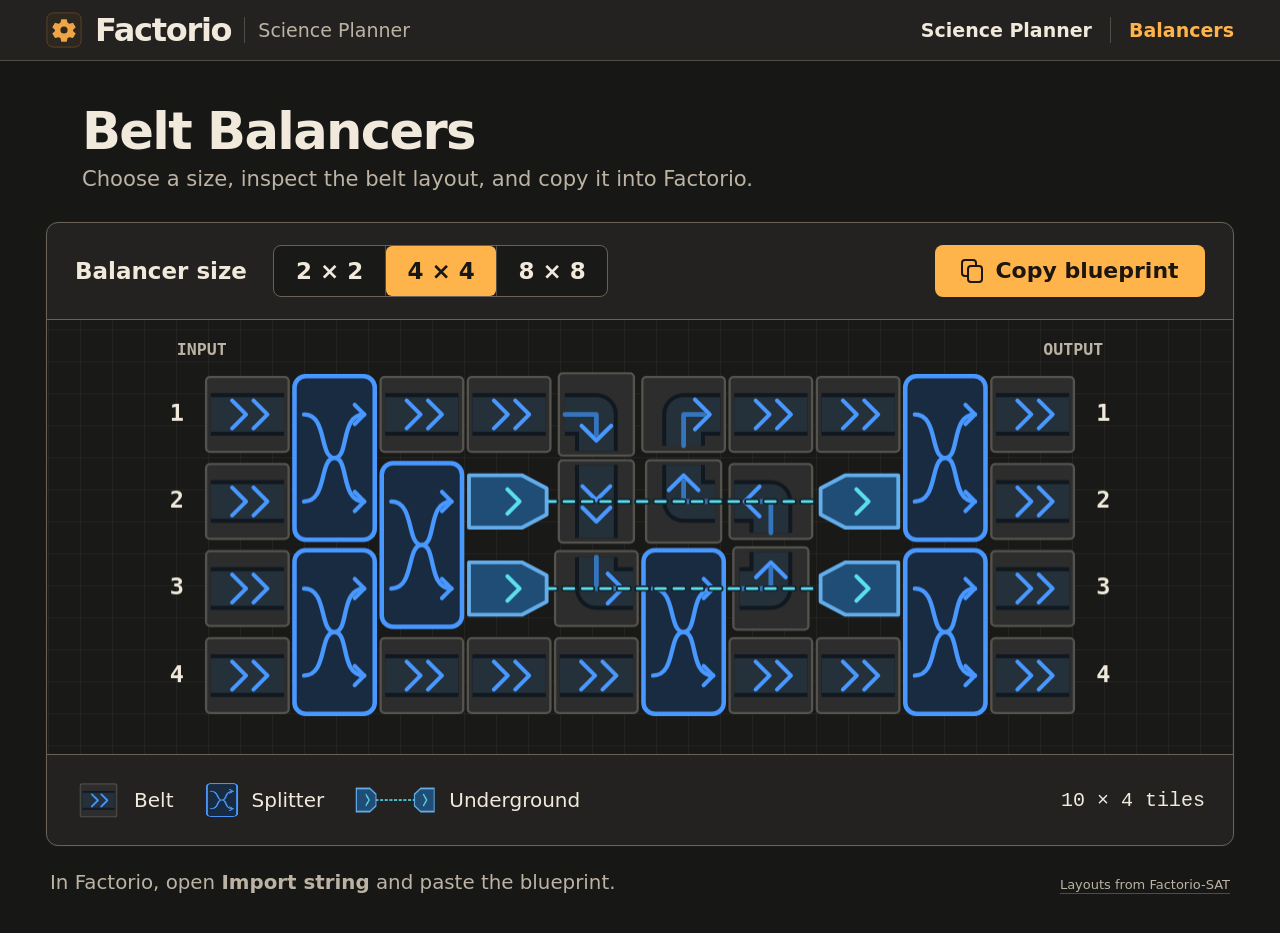
==== site/balancers/index.html @ 8ade6eb2 "Add express belt balancer preview and blueprint export" ====
<!doctype html>
<html lang="en">
  <head>
    <meta charset="utf-8">
    <meta name="viewport" content="width=device-width, initial-scale=1">
    <meta name="theme-color" content="#191918">
    <meta name="description" content="Preview express belt balancers and export blueprints for Factorio.">
    <title>Belt Balancers · Factorio Science Planner</title>
    <link rel="icon" href="../favicon.svg" type="image/svg+xml">
    <link rel="stylesheet" href="../style.css">
    <link rel="stylesheet" href="./balancers.css">
    <script type="module" src="./balancers.js"></script>
  </head>
  <body class="balancers-page">
    <header class="site-header">
      <div class="shell header-inner">
        <div class="brand">
          <img src="../favicon.svg" width="36" height="36" alt="">
          <strong>Factorio</strong>
          <span>Science Planner</span>
        </div>
        <nav aria-label="Main navigation">
          <a href="../">Science Planner</a>
          <a href="./" aria-current="page">Balancers</a>
        </nav>
      </div>
    </header>
    <main class="balancers-main">
      <div class="balancers-intro">
        <h1>Belt Balancers</h1>
        <p>Choose a size, inspect the belt layout, and copy it into Factorio.</p>
      </div>

      <section class="balancer-panel" aria-label="Belt layout and blueprint">
        <div class="balancer-toolbar">
          <div class="size-control" role="group" aria-labelledby="size-label">
            <span id="size-label">Balancer size</span>
            <div class="size-options">
              <label><input class="sr-only" type="radio" name="size" value="2" disabled><span>2 × 2</span></label>
              <label><input class="sr-only" type="radio" name="size" value="4" disabled checked><span>4 × 4</span></label>
              <label><input class="sr-only" type="radio" name="size" value="8" disabled><span>8 × 8</span></label>
            </div>
          </div>
          <button id="copy-blueprint" class="copy-button" type="button" disabled>
            <span class="copy-icon" aria-hidden="true"></span>
            <span id="copy-label">Copy blueprint</span>
          </button>
        </div>
        <div class="balancer-board">
          <canvas id="belt-diagram" role="img" aria-label="Belt layout"></canvas>
          <noscript><p>Enable JavaScript to preview and copy a belt balancer.</p></noscript>
        </div>
        <div class="balancer-caption">
          <ul class="balancer-legend" aria-label="Diagram legend">
            <li><canvas id="legend-belt" width="68" height="52" aria-hidden="true"></canvas>Belt</li>
            <li><canvas id="legend-splitter" width="64" height="64" aria-hidden="true"></canvas>Splitter</li>
            <li><canvas id="legend-underground" width="120" height="52" aria-hidden="true"></canvas>Underground</li>
          </ul>
          <span id="footprint" aria-live="polite"></span>
        </div>
      </section>

      <div class="balancer-notes">
        <p>In Factorio, open <strong>Import string</strong> and paste the blueprint.</p>
        <a href="https://github.com/R-O-C-K-E-T/Factorio-SAT/blob/main/books/blue_narrow.txt">Layouts from Factorio-SAT</a>
      </div>
      <p id="blueprint-status" class="sr-only" role="status"></p>
      <div class="manual-copy" id="manual-copy" hidden>
        <label for="blueprint-string">Copy this blueprint string manually</label>
        <textarea id="blueprint-string" rows="3" readonly spellcheck="false"></textarea>
      </div>
    </main>
  </body>
</html>
---- site/style.css ----
:root {
  color-scheme: dark;
  --page: #171716;
  --panel: #232220;
  --field: #191918;
  --line: #514d46;
  --line-soft: #3d3933;
  --text: #f1eadc;
  --muted: #bcb3a4;
  --accent: #ffb44b;
  --wire: #d98d28;
  --radius: 7px;
  --ease-out: cubic-bezier(.23, 1, .32, 1);
  font-family: system-ui, -apple-system, BlinkMacSystemFont, "Segoe UI", sans-serif;
  font-synthesis: none;
}

*, *::before, *::after { box-sizing: border-box; }

body {
  margin: 0;
  background: var(--page);
  color: var(--text);
  font-size: 16px;
  line-height: 1.4;
}

h1, h2, p, ul { margin: 0; }
button, select, input { font: inherit; }
button { cursor: pointer; }
button:disabled { cursor: default; }
a { color: inherit; text-underline-offset: 4px; }
:focus-visible { outline: 2px solid var(--accent); outline-offset: 3px; }

.sr-only {
  position: absolute;
  width: 1px;
  height: 1px;
  padding: 0;
  overflow: hidden;
  clip-path: inset(50%);
  white-space: nowrap;
}

.startup { margin: 32px; color: var(--muted); }

.shell {
  width: min(100% - 60px, 1476px);
  margin-inline: auto;
}

.site-header {
  background: var(--panel);
  border-bottom: 1px solid var(--line);
}

.header-inner, .brand, .site-header nav {
  display: flex;
  align-items: center;
}

.header-inner { min-height: 52px; justify-content: space-between; gap: 14px; }

.brand { gap: 13px; white-space: nowrap; }
.brand img { display: block; }
.brand strong { font-size: 26px; font-weight: 790; letter-spacing: -.04em; }
.brand > span { color: var(--muted); font-size: 18px; }
.site-header nav { gap: 18px; font-size: 14px; font-weight: 550; }
.site-header a { text-decoration: none; white-space: nowrap; }
.site-header a + a { padding-left: 18px; border-left: 1px solid var(--line); }

.intro { margin-block: 10px 14px; }
h1 { font-size: clamp(32px, 3.1vw, 38px); font-weight: 760; line-height: 1.12; letter-spacing: -.035em; }
.intro p { margin-top: 5px; color: var(--muted); font-size: 17px; }

.settings-panel {
  background: var(--panel);
  border: 1px solid var(--line);
  border-radius: var(--radius);
  box-shadow: inset 0 1px 0 #ffffff07;
  padding: 12px 23px 0;
}

.settings-grid {
  display: grid;
  grid-template-columns: 1.12fr 1fr 1.04fr 1.08fr;
  padding-block: 0 14px;
}

.setting {
  min-width: 0;
  padding: 0 21px;
  border-right: 1px solid var(--line-soft);
}

.setting:first-child { padding-left: 5px; }
.setting:last-child { padding-right: 5px; border-right: 0; }

.setting h2 {
  margin: 0 0 10px;
  color: var(--accent);
  font-size: 16px;
  letter-spacing: -.012em;
  font-weight: 720;
}

.select-control, .rate-control {
  position: relative;
  display: flex;
  height: 42px;
  align-items: center;
  min-width: 0;
  background: var(--field);
  border: 1px solid var(--line);
  border-radius: var(--radius);
  box-shadow: inset 0 1px 2px #0004;
}

.select-control select, .rate-control input {
  min-width: 0;
  width: 100%;
  height: 100%;
  border: 0;
  background: transparent;
  color: var(--text);
  border-radius: inherit;
}

.select-control select {
  appearance: none;
  padding: 0 34px 0 43px;
  font-weight: 560;
  cursor: pointer;
  text-overflow: ellipsis;
}

.select-control .chevron, .select-control .control-icon {
  position: absolute;
  pointer-events: none;
}

.select-control .chevron { right: 11px; color: var(--text); }
.select-control .control-icon { left: 10px; }
.no-module { width: 25px; height: 22px; }

.item-icon {
  display: inline-grid;
  place-items: center;
  flex: none;
  width: 32px;
  height: 32px;
}

.item-icon img { width: 100%; height: 100%; object-fit: contain; }
.control-icon { width: 25px; height: 25px; }
.module-fields { display: grid; gap: 6px; }
.module-fields .select-control { height: 37px; }

.rate-pair { display: grid; grid-template-columns: repeat(2, minmax(0, 1fr)); gap: 10px; }
.rate-control input { padding: 0 51px 0 10px; font-variant-numeric: tabular-nums; font-weight: 630; }
.input-unit { position: absolute; right: 9px; color: var(--muted); font-size: 13px; pointer-events: none; }

.segments {
  display: grid;
  grid-template-columns: 1fr 1fr 1.15fr;
  border: 1px solid var(--line);
  border-radius: var(--radius);
  box-shadow: inset 0 1px 2px #0004;
  background: var(--field);
}

.segments button, .reset-button, button.node-card {
  transition: background-color 110ms ease, transform 120ms var(--ease-out), border-color 110ms ease;
}

.segments button {
  position: relative;
  min-width: 0;
  min-height: 40px;
  border: 1px solid transparent;
  background: transparent;
  color: var(--text);
  font-size: 14px;
  font-weight: 650;
}

.segments button + button { border-left-color: var(--line); }
.segments button[aria-pressed="true"] {
  z-index: 1;
  margin: -1px;
  border: 2px solid var(--accent);
  border-radius: var(--radius);
  color: var(--accent);
  background: #322719;
}
.segments button:focus-visible { z-index: 2; }
.layout-caption { margin: 8px 1px 0; color: var(--muted); font-size: 13px; }

.custom-beacons {
  display: flex;
  justify-content: space-between;
  align-items: center;
  gap: 8px;
  margin-top: 7px;
  color: var(--muted);
  font-size: 13px;
}

.custom-beacons input {
  width: 66px;
  padding: 3px 6px;
  border: 1px solid var(--line);
  border-radius: 4px;
  background: var(--field);
  color: var(--text);
}

input[aria-invalid="true"] { outline: 2px solid #fe896e; outline-offset: -2px; }

.settings-details {
  display: flex;
  flex-wrap: wrap;
  align-items: center;
  gap: 8px 0;
  padding: 10px 5px;
  border-top: 1px solid var(--line);
  color: var(--muted);
  font-size: 14px;
}

.settings-details > span { padding-inline: 17px; }
.settings-details > span:first-child { padding-left: 0; }
.settings-details > span + span { border-left: 1px solid var(--line); }
.settings-details strong { color: var(--accent); font-variant-numeric: tabular-nums; font-weight: 650; }
.machine-label { display: flex; align-items: center; gap: 8px; color: var(--text); }
.machine-icon { width: 24px; height: 24px; }
.settings-details .machine-count { color: var(--muted); font-weight: 550; }

.graph-section, .materials-section { margin-top: 19px; }

.section-heading {
  display: flex;
  justify-content: space-between;
  align-items: center;
  gap: 10px;
  margin-bottom: 9px;
}

.section-heading h2 { font-size: clamp(23px, 2.35vw, 31px); letter-spacing: -.036em; line-height: 1.18; font-weight: 750; }
.section-heading p, .section-heading > span { color: var(--muted); font-size: 14px; }
.section-heading p { margin-top: 3px; }
.section-heading > span { white-space: nowrap; }
.graph-actions { display: flex; flex: none; gap: 8px; }

.reset-button {
  flex: none;
  min-height: 37px;
  border: 1px solid var(--line);
  border-radius: 6px;
  padding: 0 13px;
  background: var(--panel);
  color: var(--text);
  font-size: 14px;
  font-weight: 550;
}

.reset-button:disabled { color: var(--muted); opacity: .67; }

.graph-viewport {
  overflow: auto;
  height: clamp(360px, 66svh, 700px);
  container-type: inline-size;
  border: 1px solid var(--line);
  border-radius: var(--radius);
  background-color: #151514;
  background-image: radial-gradient(circle, #73695565 1px, transparent 1px);
  background-attachment: local;
  background-size: 24px 24px;
  background-position: 12px 11px;
  scrollbar-color: #6d5840 #1d1b19;
  overflow-anchor: none;
  scroll-padding: 12px;
  touch-action: pan-x pan-y pinch-zoom;
  cursor: grab;
  user-select: none;
}

.graph-viewport[data-panning], .graph-viewport[data-panning] .node-card { cursor: grabbing; }

.graph, .node-children { padding: 0; list-style: none; }

.graph {
  --scene-gutter: 16px;
  --sibling-gap: 8px;
  --half-link: 12px;
  --group-width: 166px;
  --node-width: clamp(136px, calc((100cqw - 2 * var(--scene-gutter) + var(--sibling-gap)) / var(--graph-columns) - var(--sibling-gap)), 166px);
  display: flex;
  align-items: flex-start;
  justify-content: center;
  width: max-content;
  min-width: calc(100% + 2 * var(--pan-inset));
  min-height: calc(100% + 2 * var(--pan-inset));
  padding: calc(18px + var(--pan-inset)) calc(var(--scene-gutter) + var(--pan-inset));
}

.node-branch {
  display: flex;
  flex-direction: column;
  align-items: center;
  position: relative;
}

.node-children {
  display: flex;
  position: relative;
  gap: var(--sibling-gap);
  padding-top: var(--half-link);
}

.node-children::before {
  content: "";
  position: absolute;
  top: 0;
  left: calc(50% - 1px);
  height: var(--half-link);
  border-left: 2px solid var(--wire);
  pointer-events: none;
}

.node-children > .node-branch { padding-top: var(--half-link); }

.node-children > .node-branch::before, .node-children > .node-branch::after {
  content: "";
  position: absolute;
  top: 0;
  width: calc(50% + var(--sibling-gap) / 2 + 1px);
  height: var(--half-link);
  border-top: 2px solid var(--wire);
  pointer-events: none;
}

.node-children > .node-branch::before { right: calc(50% - 1px); }
.node-children > .node-branch::after {
  left: calc(50% - 1px);
  border-left: 2px solid var(--wire);
}

.node-children > .node-branch:first-child::before { display: none; }
.node-children > .node-branch:last-child::after { border-top: 0; }
.node-children > .node-branch:first-child:not(:last-child)::after { border-top-left-radius: 5px; }
.node-children > .node-branch:last-child:not(:first-child)::before {
  border-right: 2px solid var(--wire);
  border-top-right-radius: 5px;
}
.node-children > .node-branch:last-child:not(:first-child)::after { display: none; }

.node-card {
  display: flex;
  align-items: center;
  gap: 5px;
  width: var(--node-width);
  min-height: 51px;
  position: relative;
  z-index: 1;
  padding: 5px 6px;
  border: 1px solid #645d52;
  border-radius: 7px;
  background: #232220;
  color: var(--text);
  text-align: left;
  box-shadow: 0 2px 4px #0004, inset 0 1px 0 #ffffff08;
}

.node-root {
  width: 217px;
  min-height: 56px;
  padding-inline: 9px;
  background: #282118;
  border: 2px solid var(--accent);
  box-shadow: 0 2px 4px #0005;
}

.node-icon { width: 26px; height: 26px; }
.node-root .node-icon { width: 32px; height: 32px; }
.node-copy { display: grid; gap: 0; min-width: 0; }
.node-name { font-size: 13px; font-weight: 640; line-height: 1.16; overflow-wrap: anywhere; }
.node-root .node-name { font-size: 15px; }
.node-rate { color: var(--muted); font-size: 12px; font-variant-numeric: tabular-nums; overflow-wrap: anywhere; }
.node-rate small { font-size: inherit; }
.node-disclosure { display: grid; place-items: center; flex: none; margin-left: auto; color: var(--accent); }
.node-disclosure .chevron { width: 12px; height: 12px; }
.node-card[aria-expanded="false"] .node-disclosure { transform: rotate(-90deg); }
.node-card[aria-expanded="true"] { border-color: #a27741; }
.node-branch:has(> .node-children > .node-branch:nth-child(2)) > button.node-card {
  width: var(--group-width);
  min-height: 59px;
}

.table-frame {
  border: 1px solid var(--line);
  border-radius: var(--radius);
  overflow: hidden;
  background: #1f1e1c;
}

table { width: 100%; border-collapse: collapse; text-align: left; font-size: 15px; }
thead { background: #2a2825; color: var(--accent); }
thead th { font-weight: 710; }
th, td { padding: 7px 20px; }
thead th:last-child, td { text-align: right; }
tbody tr { border-top: 1px solid var(--line-soft); }
tbody th { font-weight: 540; }
td { font-variant-numeric: tabular-nums; overflow-wrap: anywhere; }
.material-name { display: flex; align-items: center; gap: 12px; }
.material-icon { width: 25px; height: 25px; }

.calculation-error, .site-footer { color: var(--muted); font-size: 13px; margin-block: 16px; }
.site-footer { display: flex; justify-content: space-between; gap: 6px 16px; flex-wrap: wrap; }
.site-footer a { text-decoration-color: #81766a; }

@media (hover: hover) and (pointer: fine) {
  a:hover { color: var(--accent); }
  .segments button:hover, .reset-button:enabled:hover, button.node-card:hover { background-color: #3a3024; }
  button.node-card:hover { border-color: var(--accent); }
  .segments button:active, .reset-button:enabled:active, button.node-card:active { transform: scale(.97); }
  .graph-viewport[data-panning] button.node-card:active { transform: none; }
}

@media (max-width: 1050px) {
  .settings-grid { grid-template-columns: repeat(2, minmax(0, 1fr)); gap: 14px 0; }
  .setting:nth-child(even) { border-right: 0; padding-right: 5px; }
  .setting:nth-child(odd) { padding-left: 5px; }
}

@media (max-width: 600px) {
  .shell { width: calc(100% - 26px); }
  .site-header nav { gap: 9px; font-size: 12px; }
  .site-header .planner-nav { flex-wrap: wrap; justify-content: flex-end; row-gap: 2px; }
  .site-header a + a { padding-left: 9px; }
  .brand { gap: 7px; }
  .brand img { width: 29px; height: 29px; }
  .brand strong { font-size: 21px; }
  .brand > span { display: none; }
  .intro { margin-top: 17px; }
  .intro p { font-size: 15px; }
  .settings-panel { padding: 11px 12px 0; }
  .settings-grid { grid-template-columns: 1fr; gap: 12px; }
  .settings-grid .setting { padding: 0; border: 0; }
  .setting h2 { margin-bottom: 6px; }
  .module-fields { grid-template-columns: repeat(2, minmax(0, 1fr)); }
  .module-fields .select-control { height: 42px; }
  .select-control select { font-size: 14px; padding-left: 38px; padding-right: 26px; }
  .select-control .chevron { right: 7px; }
  .settings-details { padding-inline: 0; font-size: 12px; }
  .settings-details > span { padding-inline: 9px; }
  .settings-details > .machine-label { flex-basis: 100%; }
  .settings-details > span:nth-child(2) { padding-left: 0; border-left: 0; }
  .section-heading p { font-size: 13px; }
  .graph-section .section-heading { align-items: flex-start; flex-wrap: wrap; }
  .reset-button { padding-inline: 7px; font-size: 12px; }
  .graph { --scene-gutter: 10px; --group-width: 156px; }
  .graph-viewport { height: clamp(320px, 54svh, 520px); }
  .node-root { width: 200px; }
  .node-root .node-name { font-size: 14px; }
  th, td { padding-inline: 10px; }
}

@media (prefers-reduced-motion: reduce) {
  *, *::before, *::after { transition: none !important; animation: none !important; }
  .segments button:active, .reset-button:enabled:active, button.node-card:active { transform: none; }
}
---- site/balancers/balancers.css ----
.balancers-page { --board-border: #696157; }
.balancers-page .site-header a[aria-current] { color: var(--accent); }
.balancers-page .brand > span { padding-left: 13px; border-left: 1px solid var(--line); }
.balancers-page .header-inner { min-height: 60px; }

@media (min-width: 901px) {
  .balancers-page .header-inner { width: min(100% - 92px, 1444px); }
  .balancers-page .brand strong { font-size: 32px; }
  .balancers-page .brand > span, .balancers-page nav { font-size: 19px; }
}

.balancers-main {
  width: min(100% - 92px, 1444px);
  margin: 42px auto 36px;
}

.balancers-intro { margin: 0 36px 28px; }
.balancers-intro h1 { font-size: clamp(35px, 4vw, 59px); letter-spacing: -.033em; }
.balancers-intro p { margin-top: 4px; color: var(--muted); font-size: clamp(16px, 1.65vw, 24px); }

.balancer-panel {
  border: 1px solid var(--board-border);
  border-radius: 12px;
  background: var(--panel);
  box-shadow: 0 0 0 1px #ffffff06;
}

.balancer-toolbar, .balancer-caption {
  display: flex;
  align-items: center;
  justify-content: space-between;
  flex-wrap: wrap;
  gap: 14px;
  padding-inline: 28px;
}

.balancer-toolbar { min-height: 96px; padding-block: 16px; }
.size-control { display: flex; align-items: center; gap: 26px; font-size: 23px; font-weight: 700; }

.size-options {
  display: grid;
  grid-template-columns: repeat(3, 1fr);
  border: 1px solid var(--board-border);
  border-radius: 8px;
  background: var(--field);
}

.size-options label { position: relative; }
.size-options label + label { border-left: 1px solid var(--line); }
.size-options label span {
  display: grid;
  min-height: 50px;
  min-width: clamp(76px, 8.6vw, 134px);
  padding-inline: 9px;
  place-items: center;
  border-radius: 6px;
  cursor: pointer;
  white-space: nowrap;
}
.size-options input:checked + span { color: var(--page); background: var(--accent); }
.size-options input:focus-visible + span { outline: 2px solid var(--accent); outline-offset: 3px; }
.size-options input:disabled + span { cursor: default; }

.copy-button {
  display: inline-flex;
  justify-content: center;
  align-items: center;
  gap: 12px;
  min-height: 52px;
  min-width: 270px;
  padding-inline: 20px;
  border: 1px solid transparent;
  border-radius: 8px;
  background: var(--accent);
  color: #1c160e;
  font-size: 22px;
  font-weight: 750;
  transition: background-color 120ms ease;
}
.copy-button:disabled { opacity: .65; }

.copy-icon {
  position: relative;
  width: 22px;
  height: 24px;
  flex: none;
}
.copy-icon::before, .copy-icon::after {
  content: "";
  position: absolute;
  width: 16px;
  height: 18px;
  border: 2px solid currentColor;
  border-radius: 4px;
}
.copy-icon::before { top: 0; left: 0; }
.copy-icon::after { right: 0; bottom: 0; background: var(--accent); }
.copy-button:enabled:hover, .copy-button:enabled:hover .copy-icon::after { background: #ffc777; }
.size-options input:enabled:not(:checked) + span:hover { background: #373027; }

.balancer-board {
  position: relative;
  display: grid;
  place-items: center;
  height: clamp(340px, 48.5svh, 496px);
  border-block: 1px solid var(--board-border);
  background-color: var(--field);
  background-image: linear-gradient(to right, #f1eadc0d 1px, transparent 1px),
    linear-gradient(to bottom, #f1eadc0d 1px, transparent 1px);
  background-size: 32px 32px;
  background-position: center;
}
.balancer-board canvas { position: absolute; inset: 0; width: 100%; height: 100%; }

.balancer-caption { min-height: 90px; padding-block: 14px; }
.balancer-legend { display: flex; flex-wrap: wrap; gap: 10px 30px; padding: 0; list-style: none; }
.balancer-legend li { display: flex; align-items: center; gap: 12px; font-size: 20px; }
.balancer-legend canvas { display: block; flex: none; width: auto; height: 36px; }
#footprint { color: var(--text); font: 20px ui-monospace, monospace; white-space: nowrap; }

.balancer-notes {
  display: flex;
  justify-content: space-between;
  align-items: baseline;
  flex-wrap: wrap;
  gap: 8px 20px;
  margin: 23px 4px 0;
  color: var(--muted);
  font-size: clamp(15px, 1.55vw, 22px);
}
.balancer-notes strong { font-weight: 660; }
.balancer-notes a { font-size: 13px; text-decoration-color: var(--line); }
.manual-copy { margin: 18px 4px 0; }
.manual-copy textarea {
  display: block;
  width: 100%;
  margin-top: 6px;
  padding: 10px;
  border: 1px solid var(--line);
  border-radius: 6px;
  background: var(--field);
  color: var(--text);
  font: 14px ui-monospace, monospace;
}

@media (max-width: 900px) {
  .balancers-main { width: calc(100% - 44px); margin-top: 30px; }
  .balancers-intro { margin-inline: 10px; margin-bottom: 24px; }
  .balancer-toolbar, .balancer-caption { padding-inline: 16px; }
  .size-control { gap: 12px; font-size: 16px; }
  .copy-button { min-width: 175px; font-size: 16px; }
}

@media (max-width: 600px) {
  .balancers-page .header-inner { min-height: 52px; }
  .balancers-main { width: calc(100% - 26px); margin-top: 26px; }
  .balancers-intro { margin-inline: 3px; }
  .balancer-toolbar { align-items: stretch; flex-direction: column; }
  .size-control { align-items: stretch; flex-direction: column; gap: 7px; }
  .size-options label span, .copy-button { min-height: 44px; }
  .balancer-board { height: clamp(270px, 80vw, 360px); background-size: 24px 24px; }
  .balancer-caption { min-height: 0; }
  .balancer-legend { gap: 8px 14px; }
  .balancer-legend li { gap: 5px; font-size: 13px; }
  .balancer-legend canvas { height: 20px; }
  #footprint { font-size: 13px; }
  .balancer-notes { margin-top: 16px; }
}
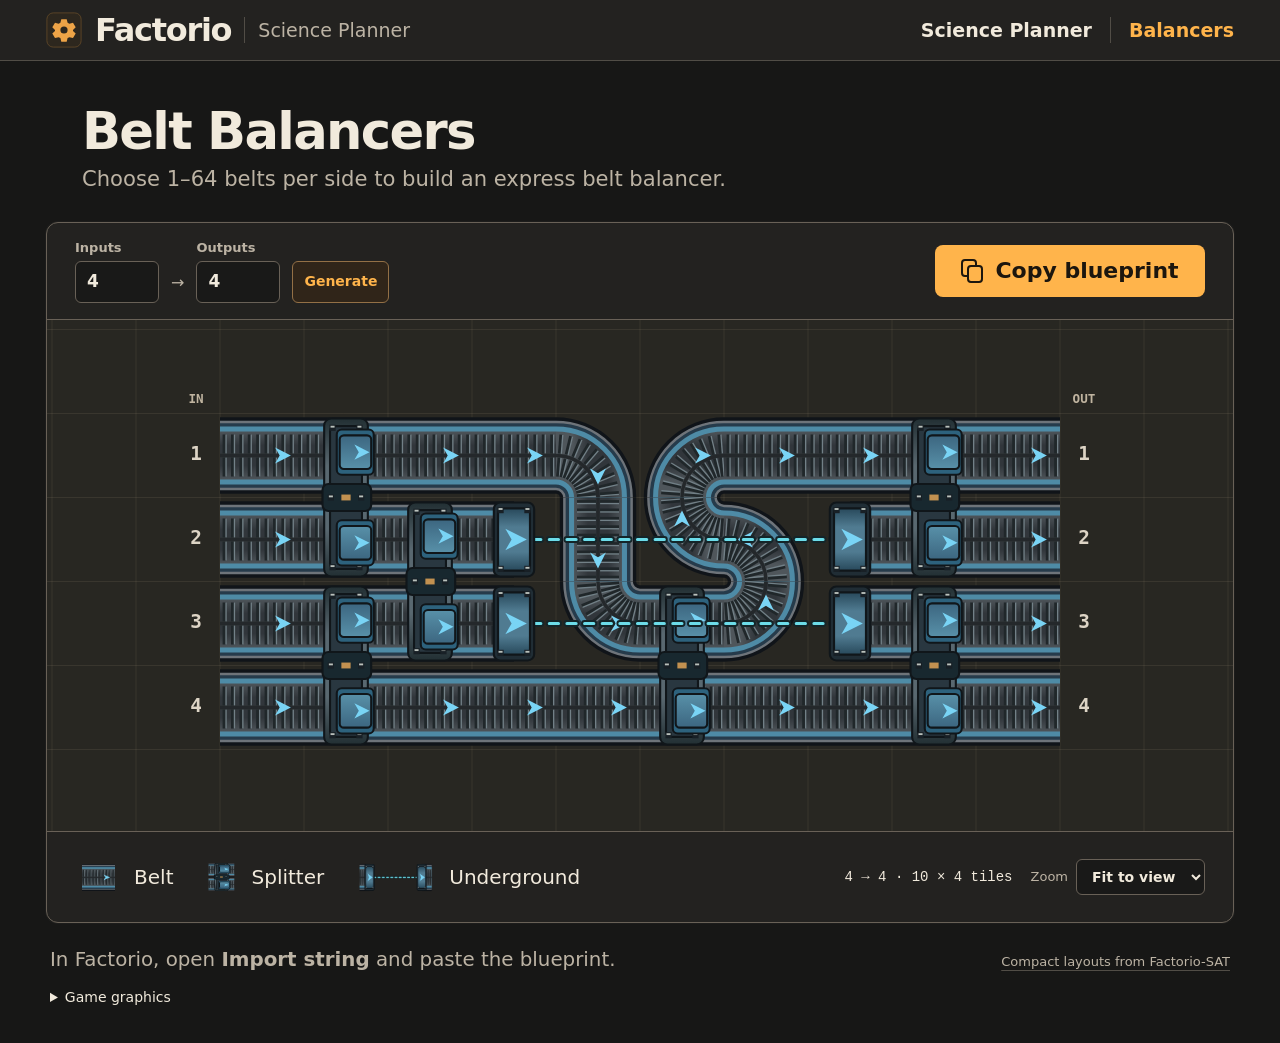
==== commit 13d5b5c1: "Generate rectangular belt balancers and render game graphics" ====
--- a/site/balancers/index.html
+++ b/site/balancers/index.html
@@ -28,26 +28,30 @@
     <main class="balancers-main">
       <div class="balancers-intro">
         <h1>Belt Balancers</h1>
-        <p>Choose a size, inspect the belt layout, and copy it into Factorio.</p>
+        <p>Choose 1–64 belts per side to build an express belt balancer.</p>
       </div>
 
       <section class="balancer-panel" aria-label="Belt layout and blueprint">
-        <div class="balancer-toolbar">
-          <div class="size-control" role="group" aria-labelledby="size-label">
-            <span id="size-label">Balancer size</span>
-            <div class="size-options">
-              <label><input class="sr-only" type="radio" name="size" value="2" disabled><span>2 × 2</span></label>
-              <label><input class="sr-only" type="radio" name="size" value="4" disabled checked><span>4 × 4</span></label>
-              <label><input class="sr-only" type="radio" name="size" value="8" disabled><span>8 × 8</span></label>
-            </div>
+        <form class="balancer-toolbar" id="balancer-form">
+          <div class="size-control">
+            <label for="input-count">Inputs
+              <input id="input-count" type="number" min="1" step="1" inputmode="numeric" value="4" required>
+            </label>
+            <span class="size-arrow" aria-hidden="true">→</span>
+            <label for="output-count">Outputs
+              <input id="output-count" type="number" min="1" step="1" inputmode="numeric" value="4" required>
+            </label>
+            <button id="generate-layout" class="balancer-button" type="submit" disabled>Generate</button>
           </div>
           <button id="copy-blueprint" class="copy-button" type="button" disabled>
             <span class="copy-icon" aria-hidden="true"></span>
             <span id="copy-label">Copy blueprint</span>
           </button>
-        </div>
-        <div class="balancer-board">
-          <canvas id="belt-diagram" role="img" aria-label="Belt layout"></canvas>
+        </form>
+        <div class="balancer-board" tabindex="0" role="region" aria-label="Belt layout preview">
+          <div class="diagram-area">
+            <canvas id="belt-diagram" role="img" aria-label="Belt layout"></canvas>
+          </div>
           <noscript><p>Enable JavaScript to preview and copy a belt balancer.</p></noscript>
         </div>
         <div class="balancer-caption">
@@ -56,14 +60,33 @@
             <li><canvas id="legend-splitter" width="64" height="64" aria-hidden="true"></canvas>Splitter</li>
             <li><canvas id="legend-underground" width="120" height="52" aria-hidden="true"></canvas>Underground</li>
           </ul>
-          <span id="footprint" aria-live="polite"></span>
+          <div class="balancer-view">
+            <span id="footprint" aria-live="polite"></span>
+            <label class="zoom-control" for="preview-zoom">Zoom
+              <select id="preview-zoom" class="balancer-button">
+                <option value="0">Fit to view</option>
+                <option value="24">24 px / tile</option>
+                <option value="48">48 px / tile</option>
+                <option value="72">72 px / tile</option>
+              </select>
+            </label>
+          </div>
         </div>
       </section>
 
       <div class="balancer-notes">
         <p>In Factorio, open <strong>Import string</strong> and paste the blueprint.</p>
-        <a href="https://github.com/R-O-C-K-E-T/Factorio-SAT/blob/main/books/blue_narrow.txt">Layouts from Factorio-SAT</a>
+        <a href="https://github.com/R-O-C-K-E-T/Factorio-SAT/blob/main/books/blue_narrow.txt">Compact layouts from Factorio-SAT</a>
       </div>
+      <details class="balancer-graphics">
+        <summary>Game graphics</summary>
+        <p>Choose the <code>data/base/graphics/entity</code> folder from your Factorio 2.x installation. The browser reads the graphics locally.</p>
+        <input id="game-files" type="file" webkitdirectory hidden>
+        <button id="use-game-graphics" class="balancer-button" type="button">Choose folder</button>
+        <button id="restore-graphics" class="balancer-button" type="button" hidden>Reset graphics</button>
+        <p id="graphics-status" role="status"></p>
+      </details>
+      <p id="layout-error" class="layout-error" role="alert" hidden></p>
       <p id="blueprint-status" class="sr-only" role="status"></p>
       <div class="manual-copy" id="manual-copy" hidden>
         <label for="blueprint-string">Copy this blueprint string manually</label>
--- a/site/balancers/balancers.css
+++ b/site/balancers/balancers.css
@@ -35,31 +35,44 @@
 }
 
 .balancer-toolbar { min-height: 96px; padding-block: 16px; }
-.size-control { display: flex; align-items: center; gap: 26px; font-size: 23px; font-weight: 700; }
-
-.size-options {
+.size-control { display: flex; align-items: end; gap: 12px; }
+.size-control label { display: grid; gap: 4px; color: var(--muted); font-size: 13px; font-weight: 650; }
+.size-arrow { align-self: end; margin-bottom: 9px; color: var(--muted); }
+.size-control input, .balancer-button {
+  min-height: 42px;
+  border: 1px solid var(--board-border);
+  border-radius: 6px;
+  padding-inline: 11px;
+  background: var(--field);
+  color: var(--text);
+  font-weight: 650;
+}
+.size-control input {
+  width: 84px;
+  font-size: 17px;
+  font-variant-numeric: tabular-nums;
+}
+.balancer-button { font-size: 14px; }
+.balancer-button:hover:enabled { border-color: var(--accent); }
+#generate-layout { color: var(--accent); border-color: #937046; background: #302519; }
+#generate-layout:hover:enabled { background: #3c2b19; }
+.balancer-view {
+  display: flex;
+  align-items: center;
+  flex-wrap: wrap;
+  gap: 8px;
+  color: var(--muted);
+  font-size: 13px;
+}
+.balancer-view #footprint { margin-right: 10px; }
+.zoom-control { display: flex; align-items: center; gap: 8px; }
+.balancer-view select { min-height: 36px; cursor: pointer; }
+.balancer-board noscript p {
+  position: absolute;
+  inset: 0;
   display: grid;
-  grid-template-columns: repeat(3, 1fr);
-  border: 1px solid var(--board-border);
-  border-radius: 8px;
-  background: var(--field);
+  place-items: center;
 }
-
-.size-options label { position: relative; }
-.size-options label + label { border-left: 1px solid var(--line); }
-.size-options label span {
-  display: grid;
-  min-height: 50px;
-  min-width: clamp(76px, 8.6vw, 134px);
-  padding-inline: 9px;
-  place-items: center;
-  border-radius: 6px;
-  cursor: pointer;
-  white-space: nowrap;
-}
-.size-options input:checked + span { color: var(--page); background: var(--accent); }
-.size-options input:focus-visible + span { outline: 2px solid var(--accent); outline-offset: 3px; }
-.size-options input:disabled + span { cursor: default; }
 
 .copy-button {
   display: inline-flex;
@@ -96,27 +109,21 @@
 .copy-icon::before { top: 0; left: 0; }
 .copy-icon::after { right: 0; bottom: 0; background: var(--accent); }
 .copy-button:enabled:hover, .copy-button:enabled:hover .copy-icon::after { background: #ffc777; }
-.size-options input:enabled:not(:checked) + span:hover { background: #373027; }
-
 .balancer-board {
   position: relative;
-  display: grid;
-  place-items: center;
-  height: clamp(340px, 48.5svh, 496px);
+  overflow: auto;
+  height: clamp(360px, 57svh, 620px);
   border-block: 1px solid var(--board-border);
-  background-color: var(--field);
-  background-image: linear-gradient(to right, #f1eadc0d 1px, transparent 1px),
-    linear-gradient(to bottom, #f1eadc0d 1px, transparent 1px);
-  background-size: 32px 32px;
-  background-position: center;
+  background: #222322;
 }
-.balancer-board canvas { position: absolute; inset: 0; width: 100%; height: 100%; }
+.diagram-area { min-width: 100%; min-height: 100%; }
+.balancer-board canvas { position: sticky; inset: 0 auto auto 0; display: block; }
 
 .balancer-caption { min-height: 90px; padding-block: 14px; }
 .balancer-legend { display: flex; flex-wrap: wrap; gap: 10px 30px; padding: 0; list-style: none; }
 .balancer-legend li { display: flex; align-items: center; gap: 12px; font-size: 20px; }
 .balancer-legend canvas { display: block; flex: none; width: auto; height: 36px; }
-#footprint { color: var(--text); font: 20px ui-monospace, monospace; white-space: nowrap; }
+#footprint { color: var(--text); font: 14px ui-monospace, monospace; white-space: nowrap; }
 
 .balancer-notes {
   display: flex;
@@ -130,6 +137,11 @@
 }
 .balancer-notes strong { font-weight: 660; }
 .balancer-notes a { font-size: 13px; text-decoration-color: var(--line); }
+.balancer-graphics, .layout-error { margin: 14px 4px 0; color: var(--muted); font-size: 14px; }
+.balancer-graphics summary { width: fit-content; cursor: pointer; color: var(--text); }
+.balancer-graphics p { margin-block: 8px; }
+.balancer-graphics p:empty { display: none; }
+.layout-error { color: #ffb39d; }
 .manual-copy { margin: 18px 4px 0; }
 .manual-copy textarea {
   display: block;
@@ -147,7 +159,6 @@
   .balancers-main { width: calc(100% - 44px); margin-top: 30px; }
   .balancers-intro { margin-inline: 10px; margin-bottom: 24px; }
   .balancer-toolbar, .balancer-caption { padding-inline: 16px; }
-  .size-control { gap: 12px; font-size: 16px; }
   .copy-button { min-width: 175px; font-size: 16px; }
 }
 
@@ -156,9 +167,10 @@
   .balancers-main { width: calc(100% - 26px); margin-top: 26px; }
   .balancers-intro { margin-inline: 3px; }
   .balancer-toolbar { align-items: stretch; flex-direction: column; }
-  .size-control { align-items: stretch; flex-direction: column; gap: 7px; }
-  .size-options label span, .copy-button { min-height: 44px; }
-  .balancer-board { height: clamp(270px, 80vw, 360px); background-size: 24px 24px; }
+  .size-control { display: grid; grid-template-columns: 1fr auto 1fr auto; gap: 7px; }
+  .size-control input { width: 100%; min-width: 0; padding-inline: 8px; }
+  .copy-button { min-height: 44px; }
+  .balancer-board { height: clamp(285px, 93vw, 400px); }
   .balancer-caption { min-height: 0; }
   .balancer-legend { gap: 8px 14px; }
   .balancer-legend li { gap: 5px; font-size: 13px; }
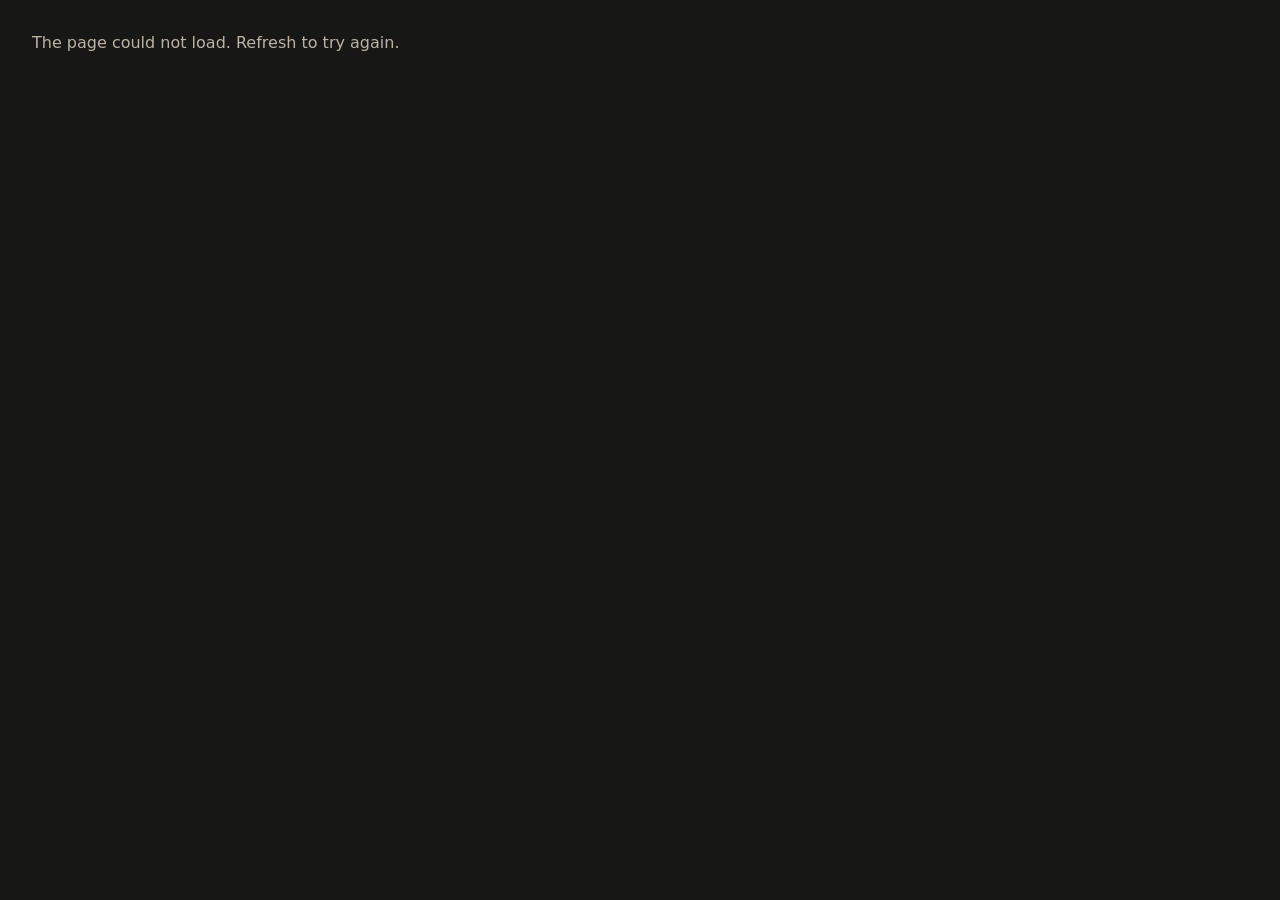
==== commit ef46823d: "Unify balancers with planner WASM and configure belt spacing" ====
--- a/site/balancers/index.html
+++ b/site/balancers/index.html
@@ -8,90 +8,10 @@
     <title>Belt Balancers · Factorio Science Planner</title>
     <link rel="icon" href="../favicon.svg" type="image/svg+xml">
     <link rel="stylesheet" href="../style.css">
-    <link rel="stylesheet" href="./balancers.css">
-    <script type="module" src="./balancers.js"></script>
   </head>
-  <body class="balancers-page">
-    <header class="site-header">
-      <div class="shell header-inner">
-        <div class="brand">
-          <img src="../favicon.svg" width="36" height="36" alt="">
-          <strong>Factorio</strong>
-          <span>Science Planner</span>
-        </div>
-        <nav aria-label="Main navigation">
-          <a href="../">Science Planner</a>
-          <a href="./" aria-current="page">Balancers</a>
-        </nav>
-      </div>
-    </header>
-    <main class="balancers-main">
-      <div class="balancers-intro">
-        <h1>Belt Balancers</h1>
-        <p>Choose 1–64 belts per side to build an express belt balancer.</p>
-      </div>
-
-      <section class="balancer-panel" aria-label="Belt layout and blueprint">
-        <form class="balancer-toolbar" id="balancer-form">
-          <div class="size-control">
-            <label for="input-count">Inputs
-              <input id="input-count" type="number" min="1" step="1" inputmode="numeric" value="4" required>
-            </label>
-            <span class="size-arrow" aria-hidden="true">→</span>
-            <label for="output-count">Outputs
-              <input id="output-count" type="number" min="1" step="1" inputmode="numeric" value="4" required>
-            </label>
-            <button id="generate-layout" class="balancer-button" type="submit" disabled>Generate</button>
-          </div>
-          <button id="copy-blueprint" class="copy-button" type="button" disabled>
-            <span class="copy-icon" aria-hidden="true"></span>
-            <span id="copy-label">Copy blueprint</span>
-          </button>
-        </form>
-        <div class="balancer-board" tabindex="0" role="region" aria-label="Belt layout preview">
-          <div class="diagram-area">
-            <canvas id="belt-diagram" role="img" aria-label="Belt layout"></canvas>
-          </div>
-          <noscript><p>Enable JavaScript to preview and copy a belt balancer.</p></noscript>
-        </div>
-        <div class="balancer-caption">
-          <ul class="balancer-legend" aria-label="Diagram legend">
-            <li><canvas id="legend-belt" width="68" height="52" aria-hidden="true"></canvas>Belt</li>
-            <li><canvas id="legend-splitter" width="64" height="64" aria-hidden="true"></canvas>Splitter</li>
-            <li><canvas id="legend-underground" width="120" height="52" aria-hidden="true"></canvas>Underground</li>
-          </ul>
-          <div class="balancer-view">
-            <span id="footprint" aria-live="polite"></span>
-            <label class="zoom-control" for="preview-zoom">Zoom
-              <select id="preview-zoom" class="balancer-button">
-                <option value="0">Fit to view</option>
-                <option value="24">24 px / tile</option>
-                <option value="48">48 px / tile</option>
-                <option value="72">72 px / tile</option>
-              </select>
-            </label>
-          </div>
-        </div>
-      </section>
-
-      <div class="balancer-notes">
-        <p>In Factorio, open <strong>Import string</strong> and paste the blueprint.</p>
-        <a href="https://github.com/R-O-C-K-E-T/Factorio-SAT/blob/main/books/blue_narrow.txt">Compact layouts from Factorio-SAT</a>
-      </div>
-      <details class="balancer-graphics">
-        <summary>Game graphics</summary>
-        <p>Choose the <code>data/base/graphics/entity</code> folder from your Factorio 2.x installation. The browser reads the graphics locally.</p>
-        <input id="game-files" type="file" webkitdirectory hidden>
-        <button id="use-game-graphics" class="balancer-button" type="button">Choose folder</button>
-        <button id="restore-graphics" class="balancer-button" type="button" hidden>Reset graphics</button>
-        <p id="graphics-status" role="status"></p>
-      </details>
-      <p id="layout-error" class="layout-error" role="alert" hidden></p>
-      <p id="blueprint-status" class="sr-only" role="status"></p>
-      <div class="manual-copy" id="manual-copy" hidden>
-        <label for="blueprint-string">Copy this blueprint string manually</label>
-        <textarea id="blueprint-string" rows="3" readonly spellcheck="false"></textarea>
-      </div>
-    </main>
+  <body data-balancers>
+    <p class="startup" role="status">Loading Belt Balancers…</p>
+    <noscript><p class="startup">Enable JavaScript to load the WebAssembly generator.</p></noscript>
+    <script type="module" src="../start.js"></script>
   </body>
 </html>
--- a/site/style.css
+++ b/site/style.css
@@ -67,6 +67,7 @@
 .brand > span { color: var(--muted); font-size: 18px; }
 .site-header nav { gap: 18px; font-size: 14px; font-weight: 550; }
 .site-header a { text-decoration: none; white-space: nowrap; }
+.site-header a[aria-current="page"] { color: var(--accent); }
 .site-header a + a { padding-left: 18px; border-left: 1px solid var(--line); }
 
 .intro { margin-block: 10px 14px; }
@@ -286,6 +287,34 @@
 }
 
 .graph-viewport[data-panning], .graph-viewport[data-panning] .node-card { cursor: grabbing; }
+
+.belt-number input { padding-right: 43px; }
+.belt-zoom select { padding-left: 10px; }
+.belt-actions { display: flex; gap: 6px; flex-wrap: wrap; }
+.belt-actions button { min-height: 42px; }
+.belt-actions .belt-generate { border-color: #9b7443; background: #322719; color: var(--accent); }
+.belt-viewport { background-image: none; }
+.belt-diagram { min-width: 100%; min-height: 100%; }
+.belt-diagram canvas { position: sticky; top: 0; left: 0; display: block; }
+.belt-footprint { font-variant-numeric: tabular-nums; }
+.belt-legend { display: flex; flex-wrap: wrap; gap: 4px 18px; padding: 7px 0; list-style: none; }
+.belt-legend li { display: flex; align-items: center; gap: 7px; color: var(--muted); font-size: 13px; }
+.belt-legend canvas { width: auto; height: 23px; }
+.belt-graphics, .belt-manual { margin-top: 12px; color: var(--muted); font-size: 13px; }
+.belt-graphics summary { width: fit-content; color: var(--text); cursor: pointer; }
+.belt-graphics p { margin-block: 7px; }
+.belt-graphics p:empty { display: none; }
+.belt-manual { display: grid; gap: 5px; }
+.belt-manual textarea {
+  width: 100%;
+  padding: 9px;
+  border: 1px solid var(--line);
+  border-radius: var(--radius);
+  background: var(--field);
+  color: var(--text);
+  font: 13px ui-monospace, monospace;
+  resize: vertical;
+}
 
 .graph, .node-children { padding: 0; list-style: none; }
 
@@ -435,9 +464,9 @@
 
 @media (max-width: 600px) {
   .shell { width: calc(100% - 26px); }
-  .site-header nav { gap: 9px; font-size: 12px; }
-  .site-header .planner-nav { flex-wrap: wrap; justify-content: flex-end; row-gap: 2px; }
-  .site-header a + a { padding-left: 9px; }
+  .header-inner { flex-wrap: wrap; gap: 5px 14px; padding-block: 6px; }
+  .site-header .site-nav { flex-wrap: wrap; gap: 2px 7px; font-size: 12px; }
+  .site-header a + a { padding-left: 0; border-left: 0; }
   .brand { gap: 7px; }
   .brand img { width: 29px; height: 29px; }
   .brand strong { font-size: 21px; }
@@ -451,6 +480,7 @@
   .module-fields { grid-template-columns: repeat(2, minmax(0, 1fr)); }
   .module-fields .select-control { height: 42px; }
   .select-control select { font-size: 14px; padding-left: 38px; padding-right: 26px; }
+  .belt-zoom select { padding-left: 10px; }
   .select-control .chevron { right: 7px; }
   .settings-details { padding-inline: 0; font-size: 12px; }
   .settings-details > span { padding-inline: 9px; }
@@ -458,6 +488,7 @@
   .settings-details > span:nth-child(2) { padding-left: 0; border-left: 0; }
   .section-heading p { font-size: 13px; }
   .graph-section .section-heading { align-items: flex-start; flex-wrap: wrap; }
+  .belt-footprint { font-size: 13px; }
   .reset-button { padding-inline: 7px; font-size: 12px; }
   .graph { --scene-gutter: 10px; --group-width: 156px; }
   .graph-viewport { height: clamp(320px, 54svh, 520px); }
